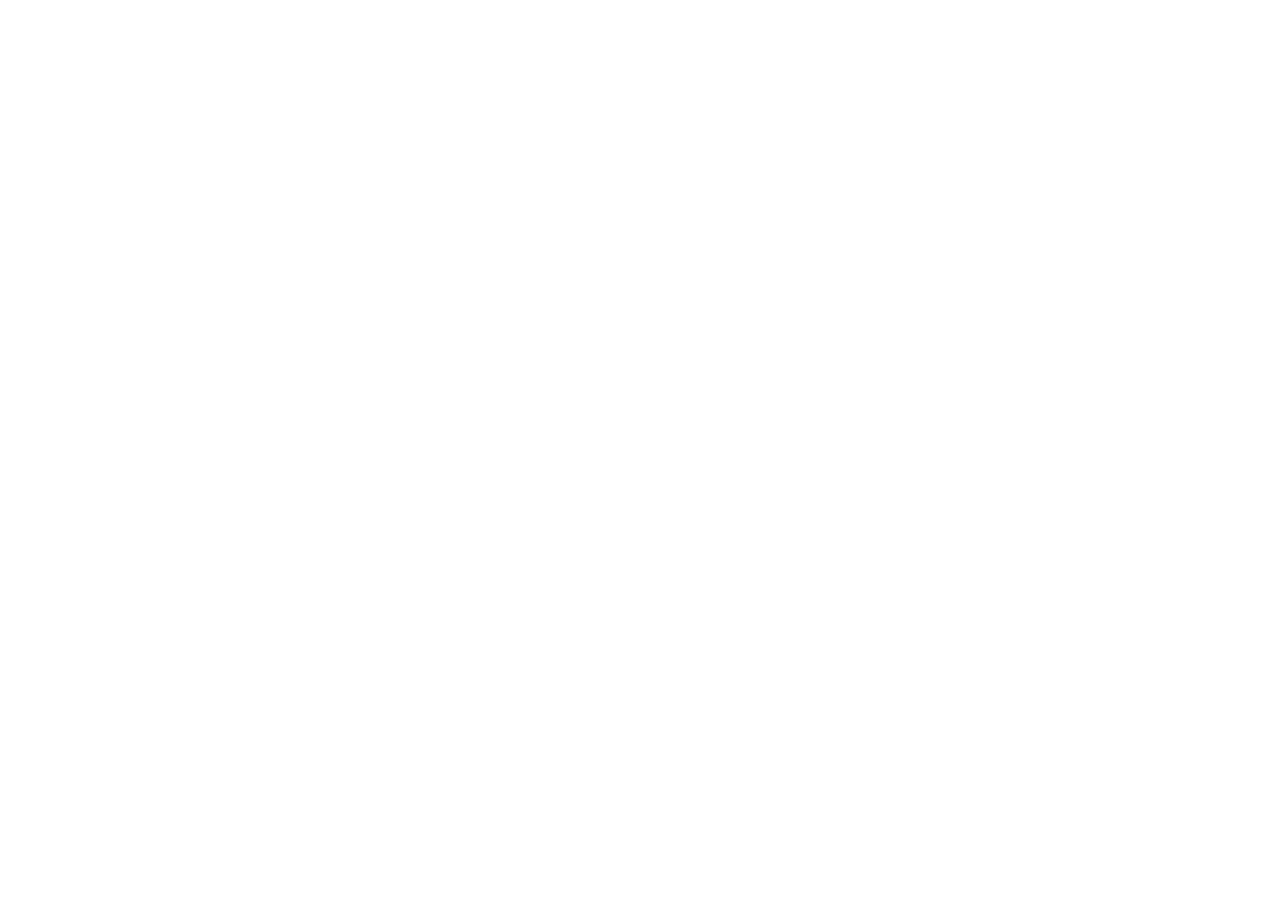
==== app.html @ fc13cd42 "Initial Commit. Create files app.html and game.js." ====
<!DOCTYPE html>
<html lang="pt-br">
<head>
    <meta charset="UTF-8">
    <meta name="viewport" content="width=device-width, initial-scale=1.0">
    <script src="game.js"></script>
    <title>Kill Mosquito</title>
</head>
<body onresize="ajustaTamanhoTela()">
    
</body>
</html>
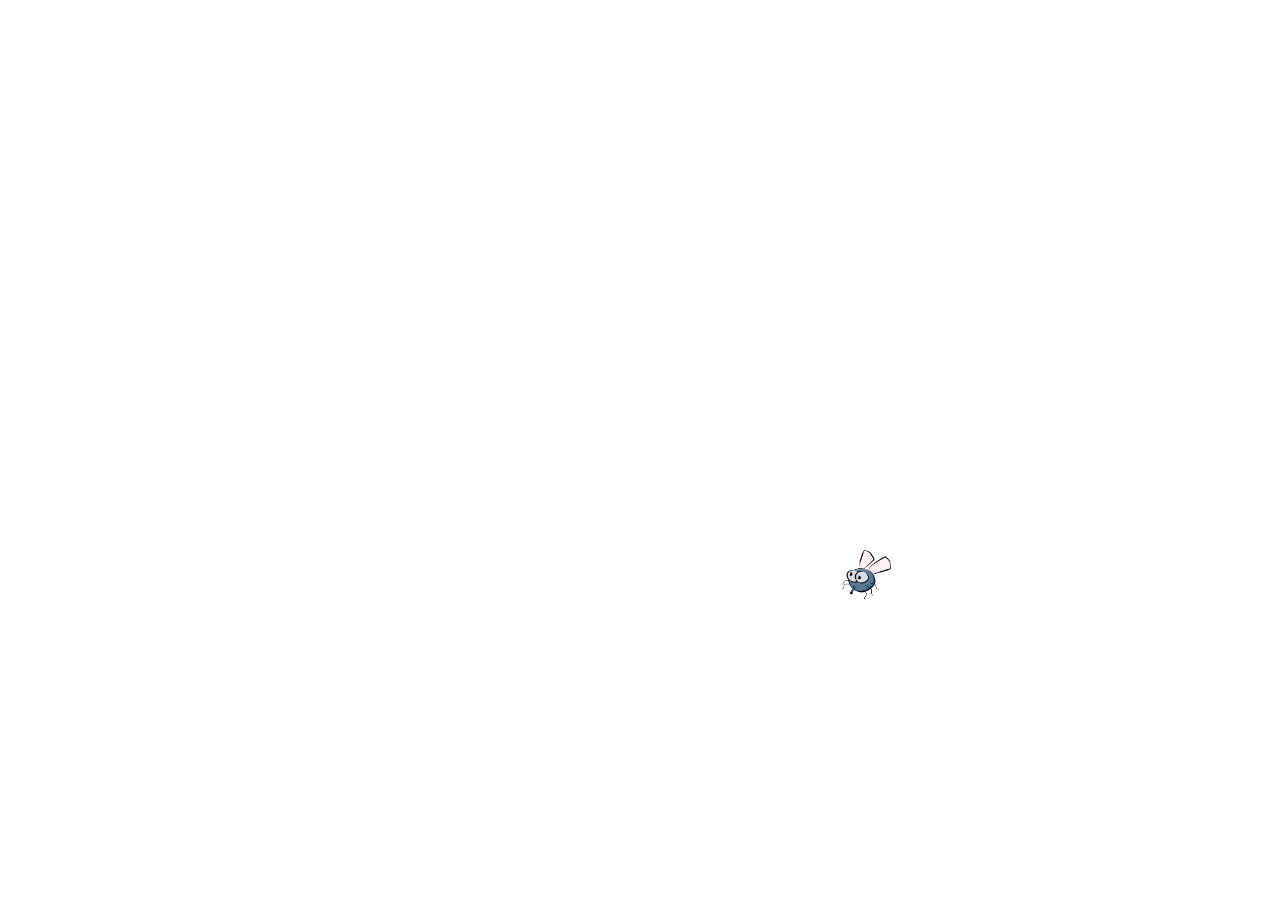
==== commit 42be1624: "Captura do tamanho da tela e geração randomica da imagem no body." ====
--- a/app.html
+++ b/app.html
@@ -4,9 +4,14 @@
     <meta charset="UTF-8">
     <meta name="viewport" content="width=device-width, initial-scale=1.0">
     <script src="game.js"></script>
+    <link rel="stylesheet" href="style.css">
     <title>Kill Mosquito</title>
 </head>
 <body onresize="ajustaTamanhoTela()">
+
+    <script>
+        posicaoRandomica()
+    </script>
     
 </body>
 </html>--- a/style.css
+++ b/style.css
@@ -0,0 +1,4 @@
+.mosquito1 {
+    height: 50px;
+    width: 50px;
+}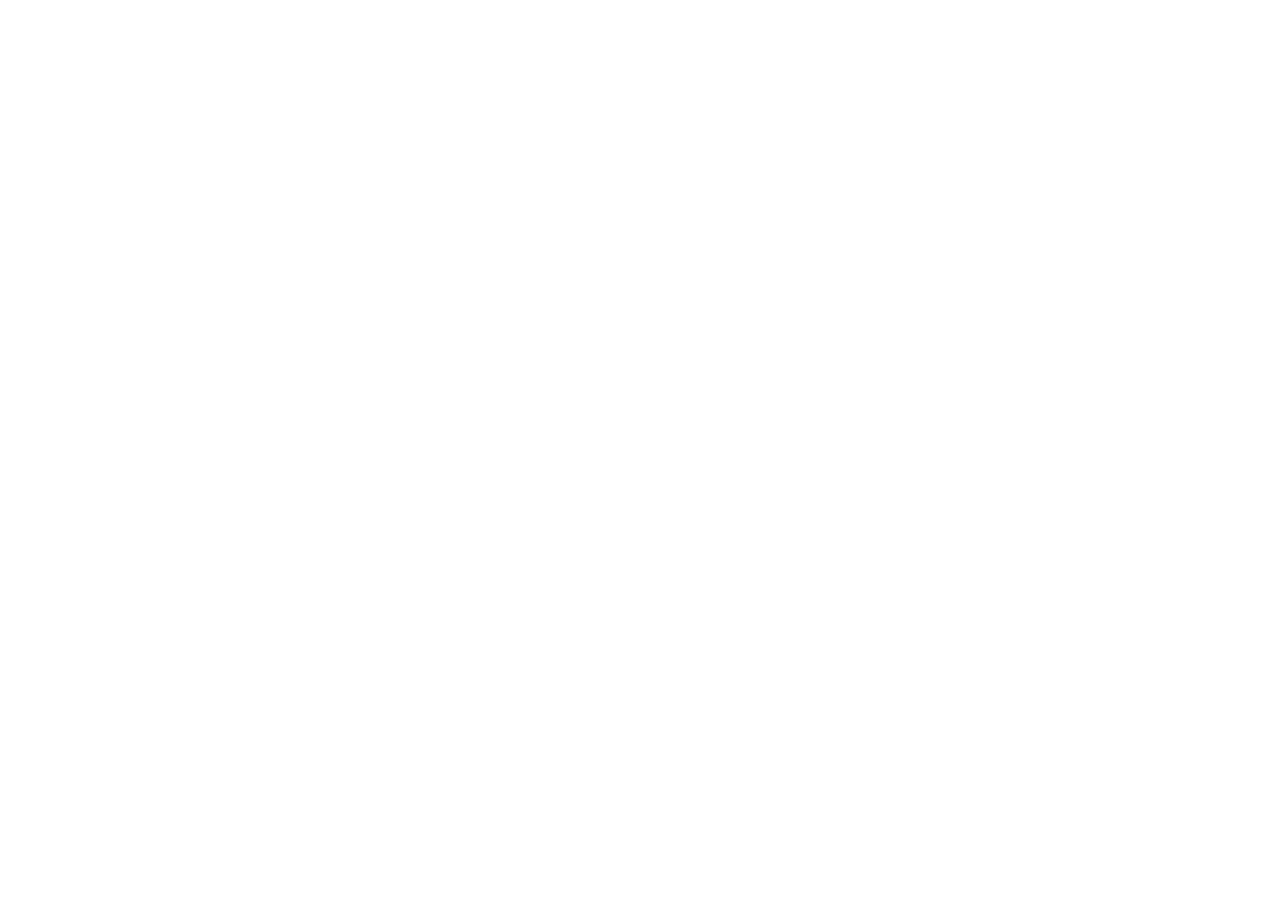
==== commit 9a96b8cb: "Ajustes na função posicaoRandomica, para gerar e remover mosquitos automaticamente." ====
--- a/app.html
+++ b/app.html
@@ -10,7 +10,11 @@
 <body onresize="ajustaTamanhoTela()">
 
     <script>
-        posicaoRandomica()
+        
+
+        setInterval(function() {
+            posicaoRandomica()
+        }, 1000)
     </script>
     
 </body>
--- a/style.css
+++ b/style.css
@@ -1,4 +1,22 @@
 .mosquito1 {
     height: 50px;
     width: 50px;
+}
+
+.mosquito2 {
+    height: 75px;
+    width: 75px;
+}
+
+.mosquito3 {
+    height: 100px;
+    width: 100px;
+}
+
+.ladoA {
+    transform: scaleX(1);
+}
+
+.ladoB {
+    transform: scaleX(-1);
 }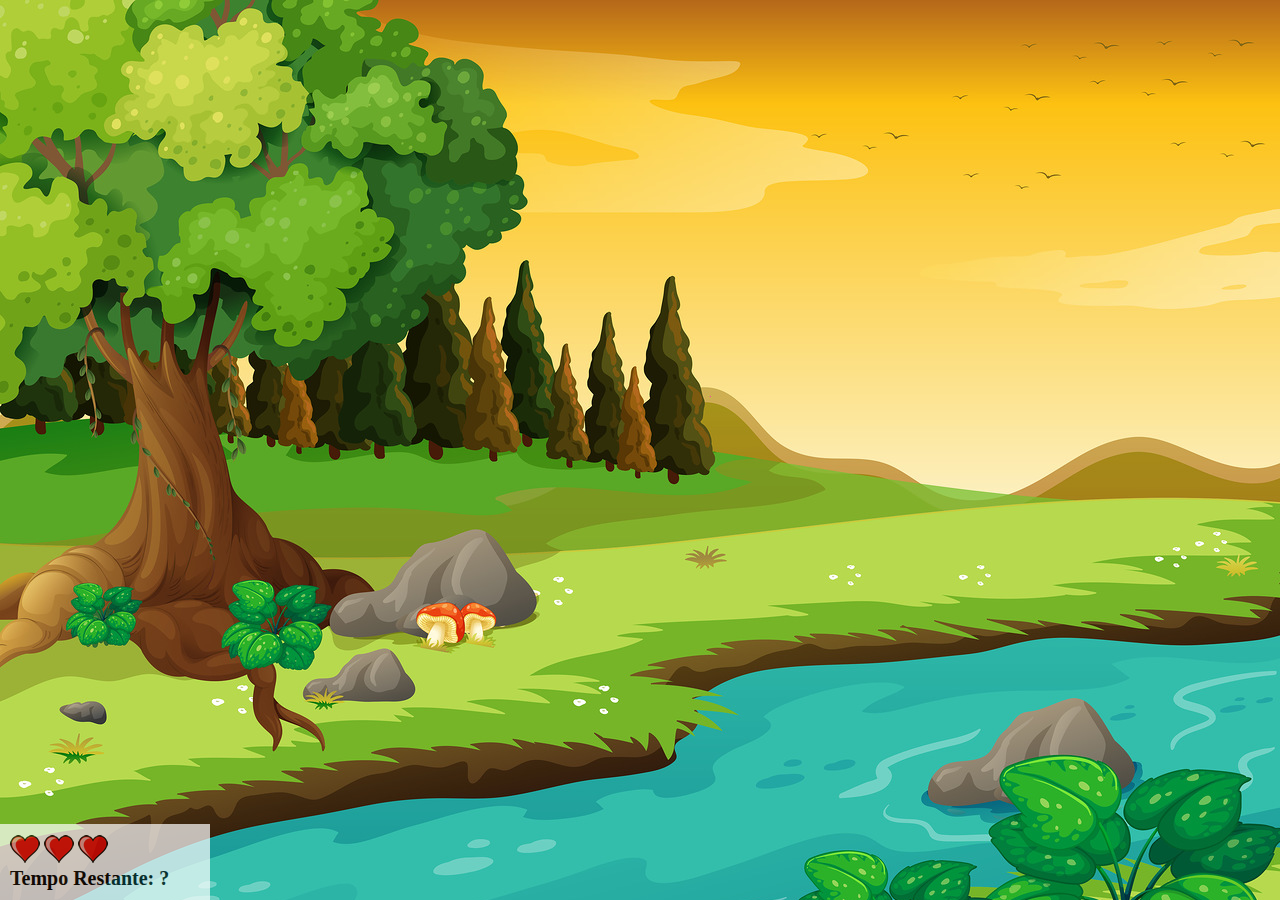
==== commit 12ec2f8f: "Ajustes no painel html e no arquivo JS" ====
--- a/app.html
+++ b/app.html
@@ -3,15 +3,23 @@
 <head>
     <meta charset="UTF-8">
     <meta name="viewport" content="width=device-width, initial-scale=1.0">
+    <link rel="stylesheet" href="style.css" type="text/css">
     <script src="game.js"></script>
-    <link rel="stylesheet" href="style.css">
+    
     <title>Kill Mosquito</title>
 </head>
-<body onresize="ajustaTamanhoTela()">
+<body onresize="ajustaTamanhoTela()" class="teste">
+
+    <div class="painel">
+        <div class="vidas">
+            <img id="v1" src="imagens/coracao_cheio.png" />
+            <img id="v2" src="imagens/coracao_cheio.png" />
+            <img id="v3" src="imagens/coracao_cheio.png" />
+        </div>
+        <div class="cronometro">Tempo Restante: ?</div>
+    </div>
 
     <script>
-        
-
         setInterval(function() {
             posicaoRandomica()
         }, 1000)
--- a/style.css
+++ b/style.css
@@ -1,3 +1,12 @@
+@charset "UTF-8";
+
+body {
+    background-image: url(./imagens/bg.jpg);
+    background-repeat: no-repeat;
+    background-size: 100%;
+    
+}
+
 .mosquito1 {
     height: 50px;
     width: 50px;
@@ -19,4 +28,25 @@
 
 .ladoB {
     transform: scaleX(-1);
+}
+
+.painel {
+    position: absolute;
+    width: 190px;
+    padding: 10px;
+    left: 0px;
+    bottom: 0px;
+    border-top: solid 1px #fff;
+    background-color: #fff;
+    opacity: 0.7;
+}
+
+.vidas {
+    float: left;
+}
+
+.cronometro {
+    float: left;
+    font-size: 20px;
+    font-weight: bold;
 }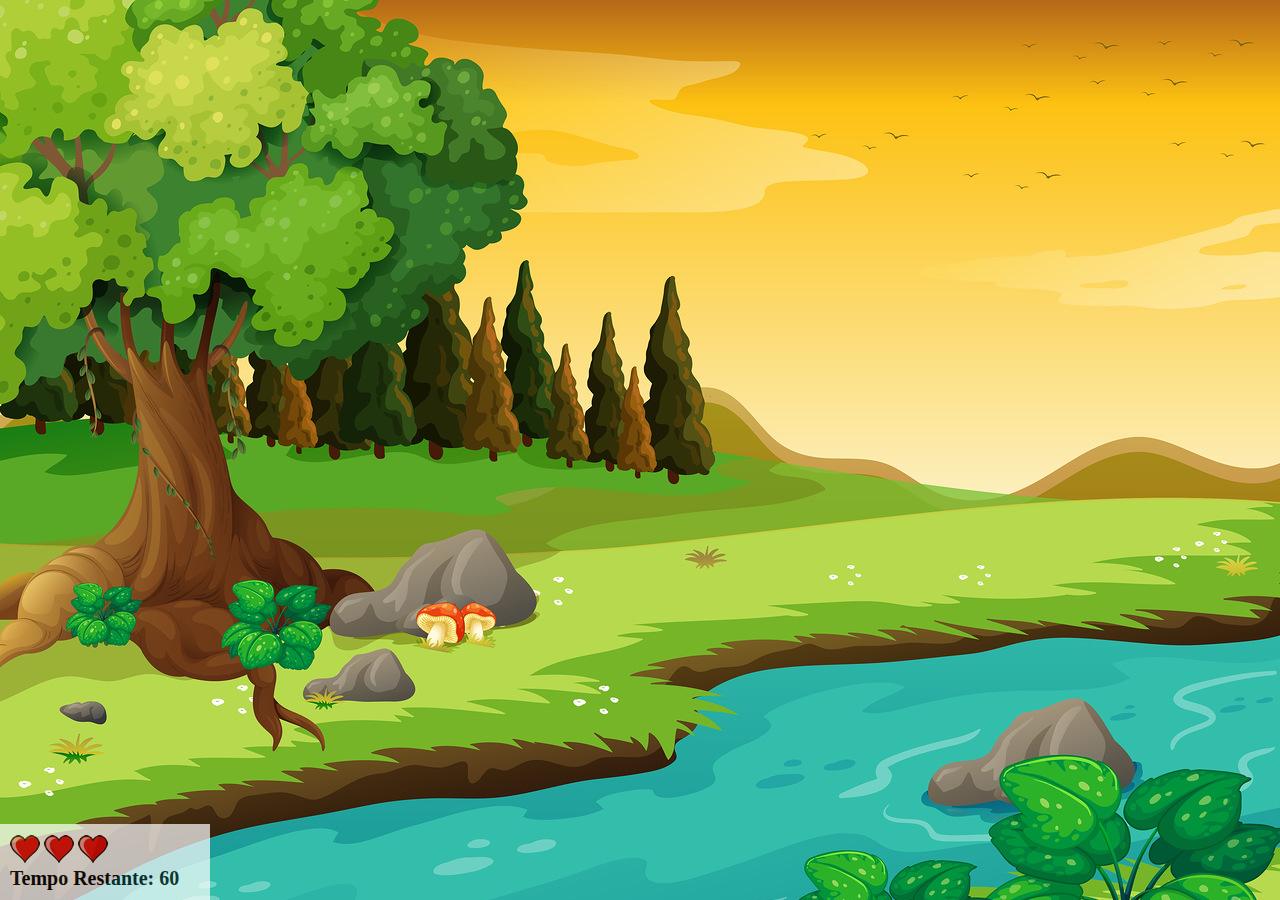
==== commit dffa3190: "Final Commit" ====
--- a/app.html
+++ b/app.html
@@ -16,13 +16,17 @@
             <img id="v2" src="imagens/coracao_cheio.png" />
             <img id="v3" src="imagens/coracao_cheio.png" />
         </div>
-        <div class="cronometro">Tempo Restante: ?</div>
+        <div class="cronometro">Tempo Restante: <span id="cronometro">
+            </span> 
+        </div>
     </div>
 
     <script>
-        setInterval(function() {
+        document.getElementById('cronometro').innerHTML = tempo
+
+        var criarMosquito = setInterval(function() {
             posicaoRandomica()
-        }, 1000)
+        }, criarMosquitoTempo)
     </script>
     
 </body>
--- a/style.css
+++ b/style.css
@@ -1,4 +1,8 @@
 @charset "UTF-8";
+
+html {
+    cursor: url(imagens/mata_mosquito.png) 30 30, auto;
+}
 
 body {
     background-image: url(./imagens/bg.jpg);
@@ -49,4 +53,10 @@
     float: left;
     font-size: 20px;
     font-weight: bold;
+}
+
+.container {
+    display: flex;
+    justify-content: center;
+    margin-bottom: 20px;  
 }